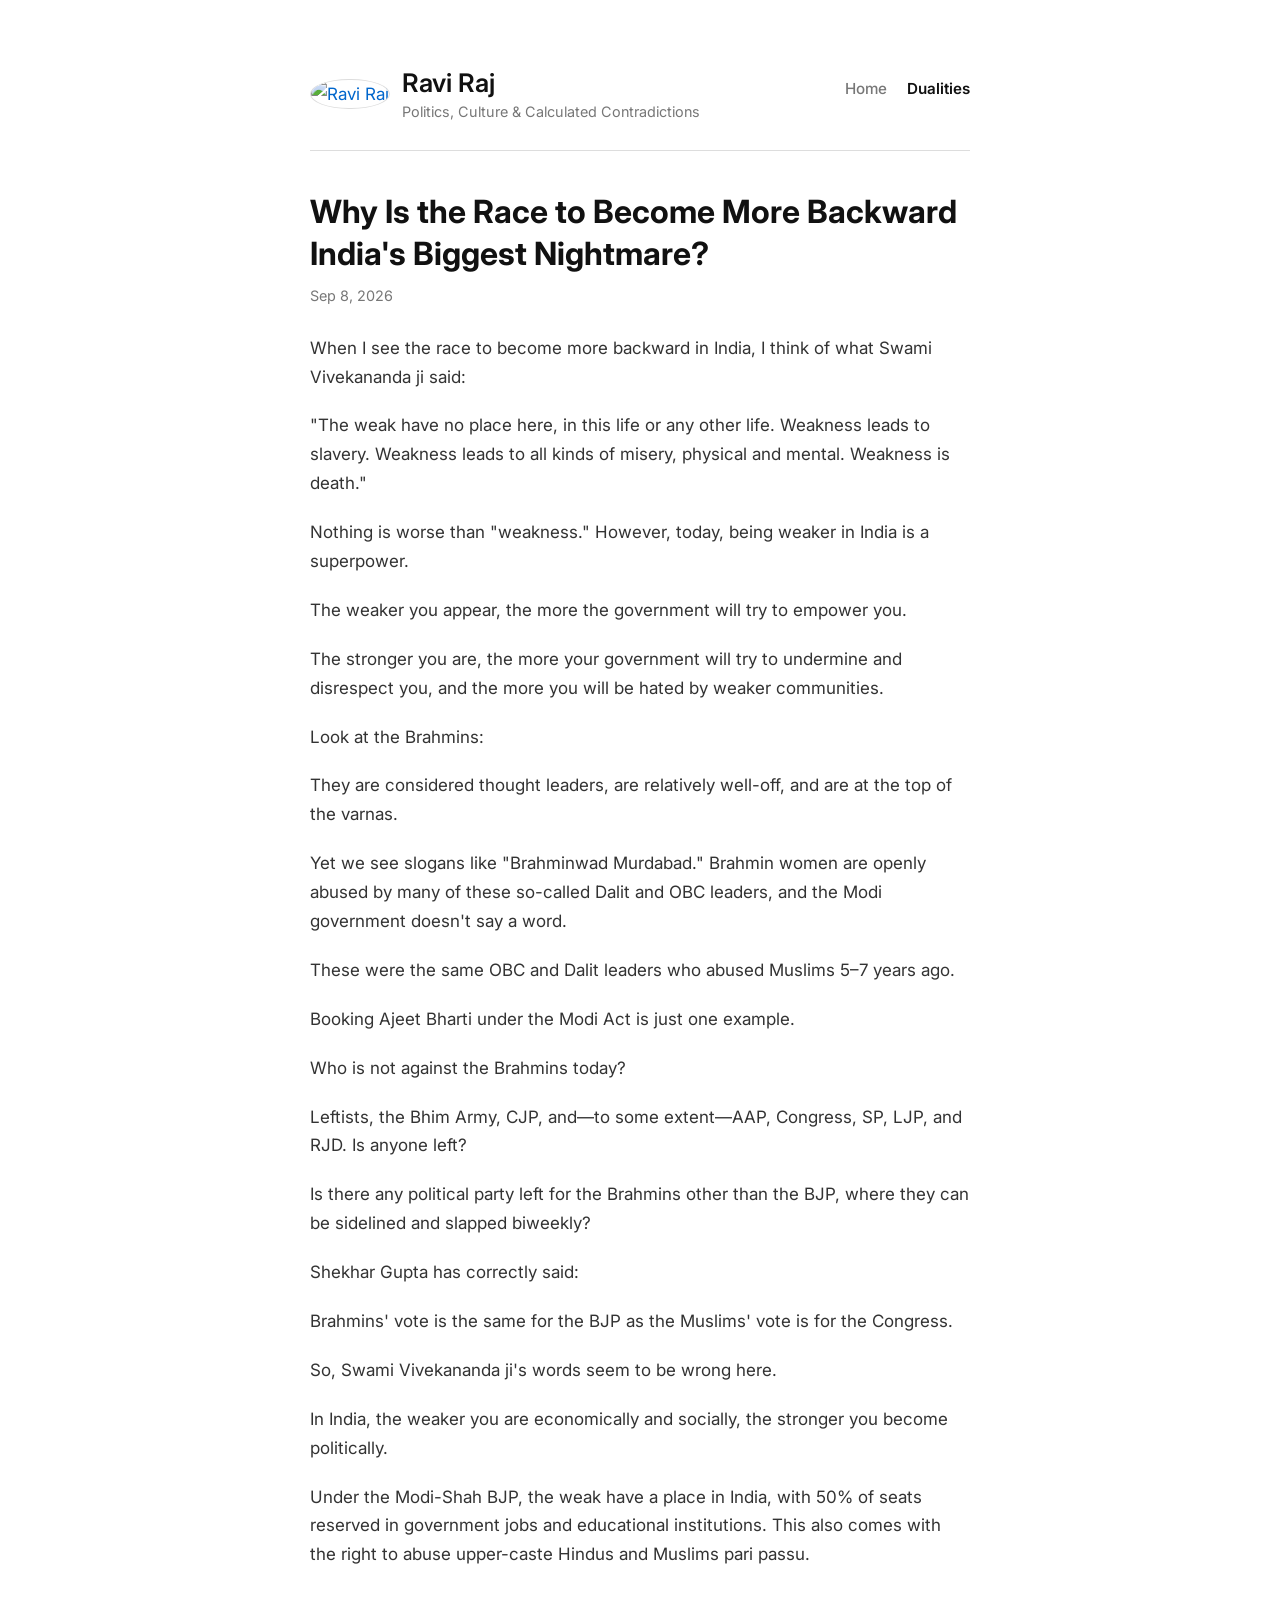
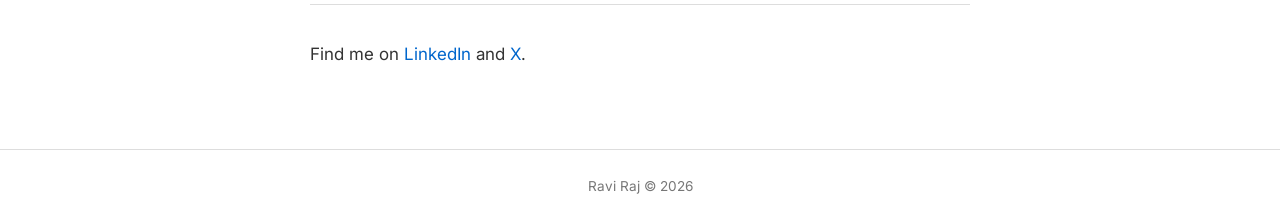
==== p/why-race-to-backwardness-is-india-s-biggest-nightmare/index.html @ 78fbd78d "Use Substack-style post URLs Co-authored-by: Copilot App <223556219+Copilot@users.noreply.github.com" ====
<!DOCTYPE html>
<html lang="en">
<head>
    <meta charset="UTF-8">
    <meta name="viewport" content="width=device-width, initial-scale=1.0">
    <title>Why Is the Race to Become More Backward India's Biggest Nightmare? - Ravi Raj</title>
    <meta name="description" content="Being weaker in India is a superpower. The weaker you appear, the more the government will try to empower you.">
    <meta property="og:type" content="article">
    <meta property="og:title" content="Why Is the Race to Become More Backward India's Biggest Nightmare? - Ravi Raj">
    <meta property="og:description" content="Being weaker in India is a superpower. The weaker you appear, the more the government will try to empower you.">
    <meta property="og:url" content="https://raviraj.dpdns.org/p/why-race-to-backwardness-is-india-s-biggest-nightmare/">
    <meta name="twitter:card" content="summary">
    <meta name="twitter:title" content="Why Is the Race to Become More Backward India's Biggest Nightmare? - Ravi Raj">
    <meta name="twitter:description" content="Being weaker in India is a superpower. The weaker you appear, the more the government will try to empower you.">
    <link rel="canonical" href="https://raviraj.dpdns.org/p/why-race-to-backwardness-is-india-s-biggest-nightmare/">
    <script type="application/ld+json">{"@context":"https://schema.org","@type":"Article","headline":"Why Is the Race to Become More Backward India's Biggest Nightmare?","description":"Being weaker in India is a superpower. The weaker you appear, the more the government will try to empower you.","author":{"@type":"Person","name":"Ravi Raj","url":"https://raviraj.dpdns.org/"},"publisher":{"@type":"Person","name":"Ravi Raj","url":"https://raviraj.dpdns.org/"},"datePublished":"2026-09-08","dateModified":"2026-09-08","mainEntityOfPage":"https://raviraj.dpdns.org/p/why-race-to-backwardness-is-india-s-biggest-nightmare/"}</script>
    <link rel="stylesheet" href="../../css/style.css">
    <link rel="icon" type="image/jpeg" href="../../images/favicon.jpeg">
    <script>
    (function () {
        try {
            var theme = localStorage.getItem('appearance-theme');
            if (theme === 'dark') document.documentElement.setAttribute('data-theme', 'dark');
            var size = localStorage.getItem('appearance-size');
            if (size) document.documentElement.style.setProperty('--font-scale', size);
        } catch (e) { /* private mode, or storage disabled - defaults are fine */ }
    })();
    </script>
    <link rel="preconnect" href="https://fonts.googleapis.com">
    <link rel="preconnect" href="https://fonts.gstatic.com" crossorigin>
    <link href="https://fonts.googleapis.com/css2?family=Inter:wght@400;500;600;700&amp;display=swap" rel="stylesheet">
</head>
<body>
    <section class="container wrap">
        <div class="header">
            <div class="logo">
                <a href="../../index.html"><img src="../../images/ravi.jpeg" alt="Ravi Raj" class="photo" width="80" height="80" decoding="async"></a>
                <div>
                    <h1><a href="../../index.html">Ravi Raj</a></h1>
                    <p class="tagline">Politics, Culture &amp; Calculated Contradictions</p>
                </div>
            </div>
            <nav class="nav">
                <a href="../../index.html" >Home</a>
                <a href="../../blog.html" class="active">Dualities</a>
            </nav>
        </div>
        <div class="content">
            
            <article class="post">
                <div class="post-header">
                    <h1 class="title">Why Is the Race to Become More Backward India's Biggest Nightmare?</h1>
                    <div class="meta"><span class="date">Sep 8, 2026</span></div>
                </div>
                <div class="body"><p>When I see the race to become more backward in India, I think of what Swami Vivekananda ji said:</p>
<p>&quot;The weak have no place here, in this life or any other life. Weakness leads to slavery. Weakness leads to all kinds of misery, physical and mental. Weakness is death.&quot;</p>
                <p>Nothing is worse than &quot;weakness.&quot; However, today, being weaker in India is a superpower.</p>
<p>The weaker you appear, the more the government will try to empower you.</p>
                <p>The stronger you are, the more your government will try to undermine and disrespect you, and the more you will be hated by weaker communities.</p>
<p>Look at the Brahmins:</p>
                <p>They are considered thought leaders, are relatively well-off, and are at the top of the varnas.</p>
                <p>Yet we see slogans like &quot;Brahminwad Murdabad.&quot; Brahmin women are openly abused by many of these so-called Dalit and OBC leaders, and the Modi government doesn&#39;t say a word.</p>
                <p>These were the same OBC and Dalit leaders who abused Muslims 5–7 years ago.</p>
<p>Booking Ajeet Bharti under the Modi Act is just one example.</p>
<p>Who is not against the Brahmins today?</p>
                <p>Leftists, the Bhim Army, CJP, and—to some extent—AAP, Congress, SP, LJP, and RJD. Is anyone left?</p>
<p>Is there any political party left for the Brahmins other than the BJP, where they can be sidelined and slapped biweekly?</p>
<p>Shekhar Gupta has correctly said:</p>
                <p>Brahmins&#39; vote is the same for the BJP as the Muslims&#39; vote is for the Congress.</p>
                <p>So, Swami Vivekananda ji&#39;s words seem to be wrong here.</p>
                <p>In India, the weaker you are economically and socially, the stronger you become politically.</p>
                <p>Under the Modi-Shah BJP, the weak have a place in India, with 50% of seats reserved in government jobs and educational institutions. This also comes with the right to abuse upper-caste Hindus and Muslims pari passu.</p>
<hr>
<p>Find me on <a href="https://www.linkedin.com/in/ravirajlaw/">LinkedIn</a> and <a href="https://x.com/RaviRaj91HQ">X</a>.</p>
</div>
            </article>
    
        </div>
    </section>
    <footer class="footer">
        Ravi Raj © 2026
    </footer>
</body>
</html>
---- css/style.css ----
:root {
    --main-color: #111;
    --background-color: #fff;
    --border-color: #ddd;
    --text-color: #333;
    --link-color: #0066cc;
    --muted-color: #777;
    --max-width: 700px;
    --toc-width: 260px;
    --toc-gap: 40px;
    --appearance-width: 210px;
    /* Scales every rem-based size, so the +/- control resizes the whole page. */
    --font-scale: 1;
    --hover-bg: #eef3fb;
    --active-bg: #e8f0fb;
    --flash-bg: #fff3b0;
    --fab-bg: #fff;
    --fab-hover-bg: #f6f8fa;
    --fab-shadow: rgba(0, 0, 0, 0.12);
    --scrim: rgba(0, 0, 0, 0.35);
}

html[data-theme="dark"] {
    --main-color: #f2f2f2;
    --background-color: #161616;
    --border-color: #3a3a3a;
    --text-color: #d6d6d6;
    --link-color: #7fb2ff;
    --muted-color: #9a9a9a;
    --hover-bg: #1f2a38;
    --active-bg: #22334a;
    --flash-bg: #4a4420;
    --fab-bg: #1f1f1f;
    --fab-hover-bg: #2a2a2a;
    --fab-shadow: rgba(0, 0, 0, 0.5);
    --scrim: rgba(0, 0, 0, 0.6);
}

* {
    margin: 0;
    padding: 0;
    box-sizing: border-box;
}

html, body {
    height: 100%;
}

html {
    font-size: calc(100% * var(--font-scale));
}

body {
    font-family: 'Inter', -apple-system, BlinkMacSystemFont, 'Segoe UI', Roboto, Helvetica, Arial, sans-serif;
    /* 17px at the default 16px root; in rem so --font-scale reaches it. */
    font-size: 1.0625rem;
    line-height: 1.7;
    color: var(--text-color);
    background-color: var(--background-color);
    display: flex;
    flex-direction: column;
    min-height: 100vh;
}

a {
    color: var(--link-color);
    text-decoration: none;
}

a:hover {
    text-decoration: underline;
}

.container {
    flex: 1 0 auto;
    width: 100%;
    max-width: var(--max-width);
    margin: 0 auto;
    padding: 0 20px;
}

.wrap {
    max-width: var(--max-width);
}


/* Header */
.header {
    padding: 40px 0 30px;
    border-bottom: 1px solid var(--border-color);
    display: flex;
    justify-content: space-between;
    align-items: flex-start;
}

.logo {
    display: flex;
    align-items: center;
    gap: 12px;
}

.logo > div {
    line-height: 1.2;
}

.logo .photo {
    width: 80px;
    height: 80px;
    border-radius: 50%;
    object-fit: cover;
    border: 1px solid var(--border-color);
    flex-shrink: 0;
}

.logo h1 {
    font-size: 1.6rem;
    font-weight: 600;
    color: var(--main-color);
}

.logo h1 a {
    color: var(--main-color);
}

.logo h1 a:hover {
    text-decoration: none;
}

.tagline {
    margin-top: 4px;
    color: var(--muted-color);
    font-size: 0.9rem;
}

.nav {
    display: flex;
    gap: 20px;
    padding-top: 8px;
}

.nav a {
    color: var(--muted-color);
    font-size: 0.95rem;
    font-weight: 500;
}

.nav a.active {
    color: var(--main-color);
    font-weight: 600;
}

.nav a:hover {
    color: var(--main-color);
    text-decoration: underline;
}

/* Content */
.content {
    padding: 40px 0 60px;
}

.post-header h1.title {
    font-size: 2rem;
    color: var(--main-color);
    margin-bottom: 10px;
}

.meta {
    color: var(--muted-color);
    font-size: 0.9rem;
    margin-bottom: 25px;
}

.body p {
    margin-bottom: 20px;
}

.body h2 {
    font-size: 1.4rem;
    color: var(--main-color);
    margin: 30px 0 15px;
}

.body h3 {
    font-size: 1.2rem;
    color: var(--main-color);
    margin: 25px 0 12px;
}

.body ul, .body ol {
    margin: 0 0 20px 30px;
}

.body li {
    margin-bottom: 8px;
}

.body blockquote {
    border-left: 3px solid var(--border-color);
    padding-left: 15px;
    margin: 20px 0;
    color: var(--muted-color);
    font-style: italic;
}

.body hr {
    border: none;
    border-top: 1px solid var(--border-color);
    margin: 35px 0;
}

/* Blog listing page */
.page {
    margin-bottom: 40px;
}

.kind-section {
    font-size: 2rem;
    color: var(--main-color);
    margin-bottom: 12px;
}

.page > p {
    color: var(--muted-color);
    font-size: 1.05rem;
    margin-bottom: 48px;
}

.profile-image {
    text-align: center;
}

.posts {
    border-top: 1px solid var(--border-color);
}

.posts .post {
    display: flex;
    padding: 28px 0;
    border-bottom: 1px solid var(--border-color);
}

.posts .date {
    flex-shrink: 0;
    width: 76px;
    padding-top: 2px;
    padding-right: 34px;
}

.posts .day {
    display: block;
    font-size: 2rem;
    font-weight: 600;
    color: var(--main-color);
    line-height: 1.1;
}

.posts .year {
    font-size: 0.75rem;
    color: var(--muted-color);
    text-transform: uppercase;
    letter-spacing: 0.5px;
    margin-top: 2px;
}

.posts .body {
    flex: 1;
}

.posts .title {
    font-size: 1.15rem;
    font-weight: 600;
    margin-bottom: 6px;
}

.posts .title a {
    color: var(--main-color);
}

.posts .title a:hover {
    text-decoration: underline;
}

.posts .description {
    font-size: 0.9rem;
    color: var(--muted-color);
    line-height: 1.6;
}

/* Article view */
article.post .post-header {
    margin-bottom: 20px;
}

article.post .title {
    font-size: 2rem;
    color: var(--main-color);
    line-height: 1.3;
    margin-bottom: 10px;
}

/* Table of contents -------------------------------------------------
   Wide screens: a fixed panel parked in the left margin, clear of the
   container. Narrow screens: a drawer behind a floating hamburger. */

.toc {
    position: fixed;
    /* js/toc.js lines this up under the post heading; the fallback keeps it
       near the top before the script runs (and if it never runs). */
    top: var(--toc-top, 20px);
    width: var(--toc-width);
    /* container is --max-width and centred, so its left edge is 50% - max/2.
       Step back by the gap + panel width to land in the margin beside it. */
    left: calc(50% - var(--max-width) / 2 - var(--toc-gap) - var(--toc-width));
    max-height: calc(100vh - var(--toc-top, 20px) - 20px);
    overflow-y: auto;
    overscroll-behavior: contain;
    padding: 4px 0 16px;
    border: none;
    font-size: 0.875rem;
    line-height: 1.45;
    background-color: transparent;
}

.toc-header {
    display: flex;
    align-items: center;
    justify-content: space-between;
    gap: 10px;
    padding: 12px 14px;
    border-bottom: none;
    position: sticky;
    top: 0;
    background-color: var(--background-color);
}

.toc-title {
    font-size: 0.8rem;
    font-weight: 700;
    text-transform: uppercase;
    letter-spacing: 0.6px;
    color: var(--main-color);
}

/* The close button only earns its place on the mobile drawer. */
.toc-close {
    display: none;
    font-size: 1.4rem;
    line-height: 1;
    color: var(--muted-color);
    background: none;
    border: none;
    padding: 0 2px;
    cursor: pointer;
}

.toc-close:hover {
    color: var(--main-color);
}

.toc-list {
    padding: 10px 14px 14px;
}

.toc ul {
    list-style: none;
    margin: 0;
    padding: 0;
}

.toc ul ul {
    margin: 2px 0 2px 12px;
    padding-left: 8px;
    border-left: 1px solid var(--border-color);
}

.toc li {
    margin: 0;
}

.toc li a {
    display: block;
    padding: 4px 6px;
    margin: 0 -6px;
    border-radius: 3px;
    color: var(--text-color);
    text-decoration: none;
    border-left: 2px solid transparent;
}

.toc li a:hover {
    color: var(--link-color);
    background-color: var(--hover-bg);
    text-decoration: none;
}

.toc li a.active {
    color: var(--link-color);
    font-weight: 600;
    background-color: var(--active-bg);
    border-left-color: var(--link-color);
}

/* Hamburger trigger - hidden until the margin runs out of room. */
.toc-fab {
    display: none;
    position: fixed;
    top: 12px;
    left: 12px;
    z-index: 60;
    width: 42px;
    height: 42px;
    padding: 0;
    align-items: center;
    justify-content: center;
    background-color: var(--fab-bg);
    border: 1px solid var(--border-color);
    border-radius: 6px;
    box-shadow: 0 1px 4px var(--fab-shadow);
    cursor: pointer;
}

.toc-fab:hover {
    background-color: var(--fab-hover-bg);
}

.toc-fab svg {
    display: block;
    width: 20px;
    height: 20px;
    color: var(--main-color);
}

.toc-scrim {
    position: fixed;
    inset: 0;
    z-index: 55;
    background-color: var(--scrim);
}

body.has-toc-drawer {
    overflow: hidden;
}

/* Breakpoint = the narrower margin-panel layout running out of room.
   Left side needs gap + toc-width = 300px of margin, right side gap +
   appearance-width = 250px, so the container's 700px needs 700 + 2 * 300 =
   1300px of viewport before the left panel would slide off screen. */
@media (max-width: 1299px) {
    .toc-fab {
        display: flex;
    }

    /* No room for a second margin panel, and the drawer is a single column. */
    .appearance {
        display: none;
    }

    .toc {
        top: 0;
        left: 0;
        bottom: 0;
        width: min(300px, 84vw);
        max-height: none;
        z-index: 70;
        /* Opaque here because the drawer overlays the article; the edge is
           defined by the shadow rather than a border. */
        background-color: var(--background-color);
        transform: translateX(-100%);
        transition: transform 0.2s ease-out;
    }

    .toc.is-open {
        transform: translateX(0);
        box-shadow: 0 0 24px rgba(0, 0, 0, 0.2);
    }

    .toc-close {
        display: block;
    }

    /* Clear the floating hamburger so it never sits on the logo. */
    .header {
        padding-top: 68px;
    }
}

@media (prefers-reduced-motion: reduce) {
    .toc {
        transition: none;
    }
}

.body h2[id], .body h3[id], .body h4[id], .body h5[id], .body h6[id] {
    scroll-margin-top: 20px;
}

/* Brief highlight when you jump to a section, like Wikipedia's anchored sections. */
.body h2:target, .body h3:target, .body h4:target {
    animation: toc-flash 1.1s ease-out;
}

@keyframes toc-flash {
    0%, 100% { background-color: transparent; }
    20%, 60% { background-color: var(--flash-bg); }
}

/* Appearance panel ---------------------------------------------------
   Sits in the right margin, mirrored against the contents panel and on the
   same baseline. Desktop only: below the breakpoint the right margin has
   collapsed, so the whole thing is dropped (see the breakpoint block). */

.appearance {
    position: fixed;
    top: var(--toc-top, 20px);
    width: var(--appearance-width);
    right: calc(50% - var(--max-width) / 2 - var(--toc-gap) - var(--appearance-width));
    font-size: 0.875rem;
    line-height: 1.45;
}

.appearance-title {
    font-size: 0.8rem;
    font-weight: 700;
    text-transform: uppercase;
    letter-spacing: 0.6px;
    color: var(--main-color);
    /* Wider than the gap between the two control groups below, so the
       heading still reads as the parent of both. */
    margin-bottom: 20px;
}

.appearance-group + .appearance-group {
    margin-top: 16px;
}

.appearance-label {
    display: block;
    font-size: 0.8125rem;
    color: var(--muted-color);
    margin-bottom: 6px;
}

.appearance-controls {
    display: flex;
    gap: 6px;
}

.appearance-btn {
    flex: 1 1 0;
    min-width: 0;
    padding: 6px 4px;
    font-family: inherit;
    font-size: 0.8125rem;
    line-height: 1.3;
    color: var(--text-color);
    background-color: var(--fab-bg);
    border: 1px solid var(--border-color);
    border-radius: 3px;
    cursor: pointer;
}

.appearance-btn:hover {
    color: var(--link-color);
    background-color: var(--hover-bg);
}

.appearance-btn[aria-pressed="true"] {
    color: var(--link-color);
    font-weight: 600;
    background-color: var(--active-bg);
    border-color: var(--link-color);
}

.appearance-btn:disabled {
    opacity: 0.4;
    cursor: default;
}

.appearance-btn:disabled:hover {
    color: var(--text-color);
    background-color: var(--fab-bg);
}

.appearance-btn:focus-visible {
    outline: 2px solid var(--link-color);
    outline-offset: 1px;
}

/* Footer */
.footer {
    flex-shrink: 0;
    width: 100%;
    padding: 25px 0;
    text-align: center;
    font-size: 0.85rem;
    color: var(--muted-color);
    border-top: 1px solid var(--border-color);
}

/* Responsive */
@media (prefers-reduced-motion: no-preference) {
    html {
        scroll-behavior: smooth;
    }
}


@media (max-width: 600px) {
    .header {
        flex-direction: column;
        gap: 15px;
    }
    
    .nav {
        padding-top: 0;
    }
    
    .posts .post {
        flex-direction: column;
        gap: 8px;
    }
    
    .posts .date {
        display: flex;
        align-items: baseline;
        gap: 8px;
    }
    
    .posts .day {
        font-size: 1.1rem;
    }
}
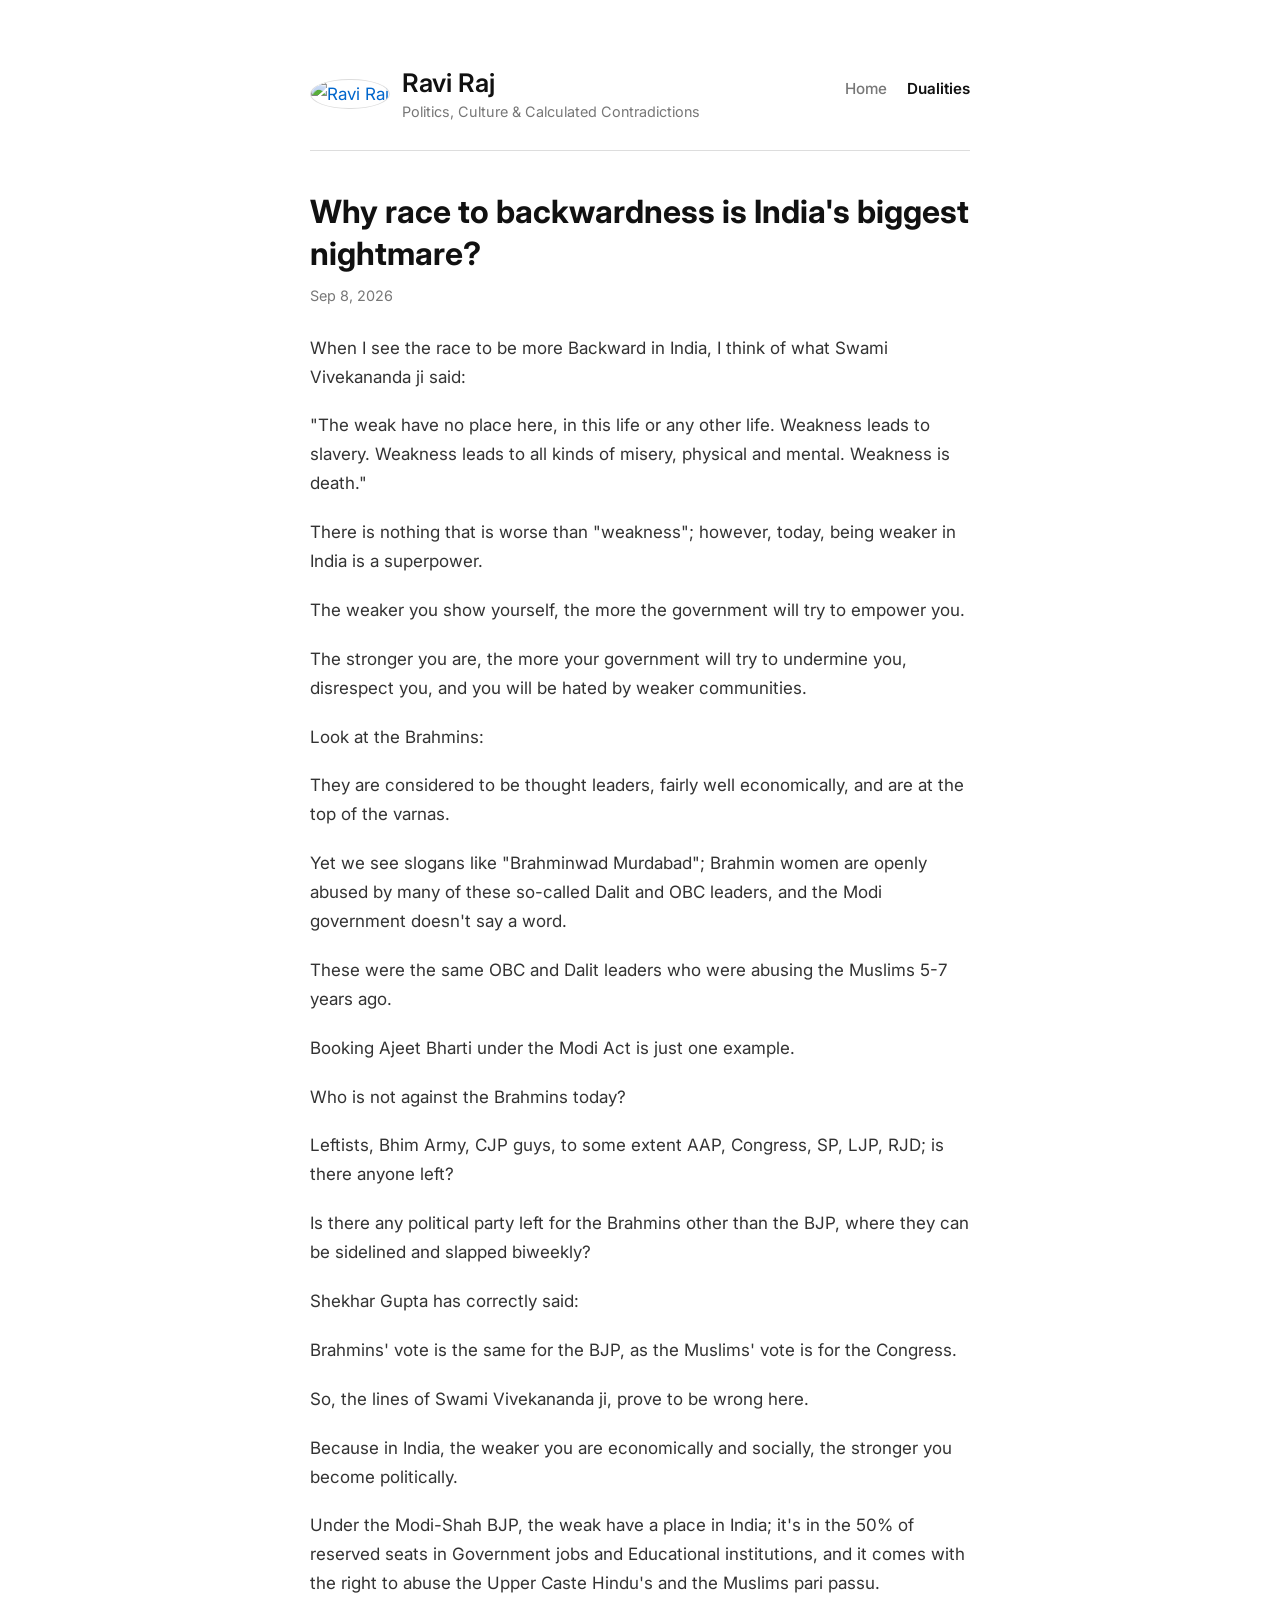
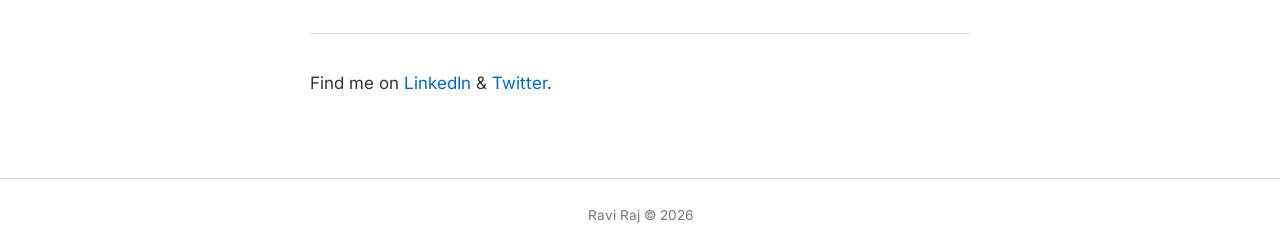
==== commit 21ee5623: "Merge remote-tracking branch 'origin/main' into solielkeisen-website-content-cleanup # Conflicts: #	" ====
--- a/p/why-race-to-backwardness-is-india-s-biggest-nightmare/index.html
+++ b/p/why-race-to-backwardness-is-india-s-biggest-nightmare/index.html
@@ -4,17 +4,17 @@
 <head>
     <meta charset="UTF-8">
     <meta name="viewport" content="width=device-width, initial-scale=1.0">
-    <title>Why Is the Race to Become More Backward India's Biggest Nightmare? - Ravi Raj</title>
-    <meta name="description" content="Being weaker in India is a superpower. The weaker you appear, the more the government will try to empower you.">
+    <title>Why race to backwardness is India's biggest nightmare? - Ravi Raj</title>
+    <meta name="description" content="Being more weak in India is a super power. The weaker you show yourself, the more the government will try to empower you.">
     <meta property="og:type" content="article">
-    <meta property="og:title" content="Why Is the Race to Become More Backward India's Biggest Nightmare? - Ravi Raj">
-    <meta property="og:description" content="Being weaker in India is a superpower. The weaker you appear, the more the government will try to empower you.">
+    <meta property="og:title" content="Why race to backwardness is India's biggest nightmare? - Ravi Raj">
+    <meta property="og:description" content="Being more weak in India is a super power. The weaker you show yourself, the more the government will try to empower you.">
     <meta property="og:url" content="https://raviraj.dpdns.org/p/why-race-to-backwardness-is-india-s-biggest-nightmare/">
     <meta name="twitter:card" content="summary">
-    <meta name="twitter:title" content="Why Is the Race to Become More Backward India's Biggest Nightmare? - Ravi Raj">
-    <meta name="twitter:description" content="Being weaker in India is a superpower. The weaker you appear, the more the government will try to empower you.">
+    <meta name="twitter:title" content="Why race to backwardness is India's biggest nightmare? - Ravi Raj">
+    <meta name="twitter:description" content="Being more weak in India is a super power. The weaker you show yourself, the more the government will try to empower you.">
     <link rel="canonical" href="https://raviraj.dpdns.org/p/why-race-to-backwardness-is-india-s-biggest-nightmare/">
-    <script type="application/ld+json">{"@context":"https://schema.org","@type":"Article","headline":"Why Is the Race to Become More Backward India's Biggest Nightmare?","description":"Being weaker in India is a superpower. The weaker you appear, the more the government will try to empower you.","author":{"@type":"Person","name":"Ravi Raj","url":"https://raviraj.dpdns.org/"},"publisher":{"@type":"Person","name":"Ravi Raj","url":"https://raviraj.dpdns.org/"},"datePublished":"2026-09-08","dateModified":"2026-09-08","mainEntityOfPage":"https://raviraj.dpdns.org/p/why-race-to-backwardness-is-india-s-biggest-nightmare/"}</script>
+    <script type="application/ld+json">{"@context":"https://schema.org","@type":"Article","headline":"Why race to backwardness is India's biggest nightmare?","description":"Being more weak in India is a super power. The weaker you show yourself, the more the government will try to empower you.","author":{"@type":"Person","name":"Ravi Raj","url":"https://raviraj.dpdns.org/"},"publisher":{"@type":"Person","name":"Ravi Raj","url":"https://raviraj.dpdns.org/"},"datePublished":"2026-09-08","dateModified":"2026-09-08","mainEntityOfPage":"https://raviraj.dpdns.org/p/why-race-to-backwardness-is-india-s-biggest-nightmare/"}</script>
     <link rel="stylesheet" href="../../css/style.css">
     <link rel="icon" type="image/jpeg" href="../../images/favicon.jpeg">
     <script>
@@ -50,29 +50,29 @@
             
             <article class="post">
                 <div class="post-header">
-                    <h1 class="title">Why Is the Race to Become More Backward India's Biggest Nightmare?</h1>
+                    <h1 class="title">Why race to backwardness is India's biggest nightmare?</h1>
                     <div class="meta"><span class="date">Sep 8, 2026</span></div>
                 </div>
-                <div class="body"><p>When I see the race to become more backward in India, I think of what Swami Vivekananda ji said:</p>
+                <div class="body"><p>When I see the race to be more Backward in India, I think of what Swami Vivekananda ji said:</p>
 <p>&quot;The weak have no place here, in this life or any other life. Weakness leads to slavery. Weakness leads to all kinds of misery, physical and mental. Weakness is death.&quot;</p>
-                <p>Nothing is worse than &quot;weakness.&quot; However, today, being weaker in India is a superpower.</p>
-<p>The weaker you appear, the more the government will try to empower you.</p>
-                <p>The stronger you are, the more your government will try to undermine and disrespect you, and the more you will be hated by weaker communities.</p>
+<p>There is nothing that is worse than &quot;weakness&quot;; however, today, being weaker in India is a superpower.</p>
+<p>The weaker you show yourself, the more the government will try to empower you.</p>
+<p>The stronger you are, the more your government will try to undermine you, disrespect you, and you will be hated by weaker communities.</p>
 <p>Look at the Brahmins:</p>
-                <p>They are considered thought leaders, are relatively well-off, and are at the top of the varnas.</p>
-                <p>Yet we see slogans like &quot;Brahminwad Murdabad.&quot; Brahmin women are openly abused by many of these so-called Dalit and OBC leaders, and the Modi government doesn&#39;t say a word.</p>
-                <p>These were the same OBC and Dalit leaders who abused Muslims 5–7 years ago.</p>
+<p>They are considered to be thought leaders, fairly well economically, and are at the top of the varnas.</p>
+<p>Yet we see slogans like &quot;Brahminwad Murdabad&quot;; Brahmin women are openly abused by many of these so-called Dalit and OBC leaders, and the Modi government doesn&#39;t say a word.</p>
+<p>These were the same OBC and Dalit leaders who were abusing the Muslims 5-7 years ago.</p>
 <p>Booking Ajeet Bharti under the Modi Act is just one example.</p>
 <p>Who is not against the Brahmins today?</p>
-                <p>Leftists, the Bhim Army, CJP, and—to some extent—AAP, Congress, SP, LJP, and RJD. Is anyone left?</p>
+<p>Leftists, Bhim Army, CJP guys, to some extent AAP, Congress, SP, LJP, RJD; is there anyone left?</p>
 <p>Is there any political party left for the Brahmins other than the BJP, where they can be sidelined and slapped biweekly?</p>
 <p>Shekhar Gupta has correctly said:</p>
-                <p>Brahmins&#39; vote is the same for the BJP as the Muslims&#39; vote is for the Congress.</p>
-                <p>So, Swami Vivekananda ji&#39;s words seem to be wrong here.</p>
-                <p>In India, the weaker you are economically and socially, the stronger you become politically.</p>
-                <p>Under the Modi-Shah BJP, the weak have a place in India, with 50% of seats reserved in government jobs and educational institutions. This also comes with the right to abuse upper-caste Hindus and Muslims pari passu.</p>
+<p>Brahmins&#39; vote is the same for the BJP, as the Muslims&#39; vote is for the Congress.</p>
+<p>So, the lines of Swami Vivekananda ji, prove to be wrong here.</p>
+<p>Because in India, the weaker you are economically and socially, the stronger you become politically.</p>
+<p>Under the Modi-Shah BJP, the weak have a place in India; it&#39;s in the 50% of reserved seats in Government jobs and Educational institutions, and it comes with the right to abuse the Upper Caste Hindu&#39;s and the Muslims pari passu.</p>
 <hr>
-<p>Find me on <a href="https://www.linkedin.com/in/ravirajlaw/">LinkedIn</a> and <a href="https://x.com/RaviRaj91HQ">X</a>.</p>
+<p>Find me on <a href="https://www.linkedin.com/in/ravirajlaw/">LinkedIn</a> &amp; <a href="https://x.com/RaviRaj91HQ">Twitter</a>.</p>
 </div>
             </article>
     
